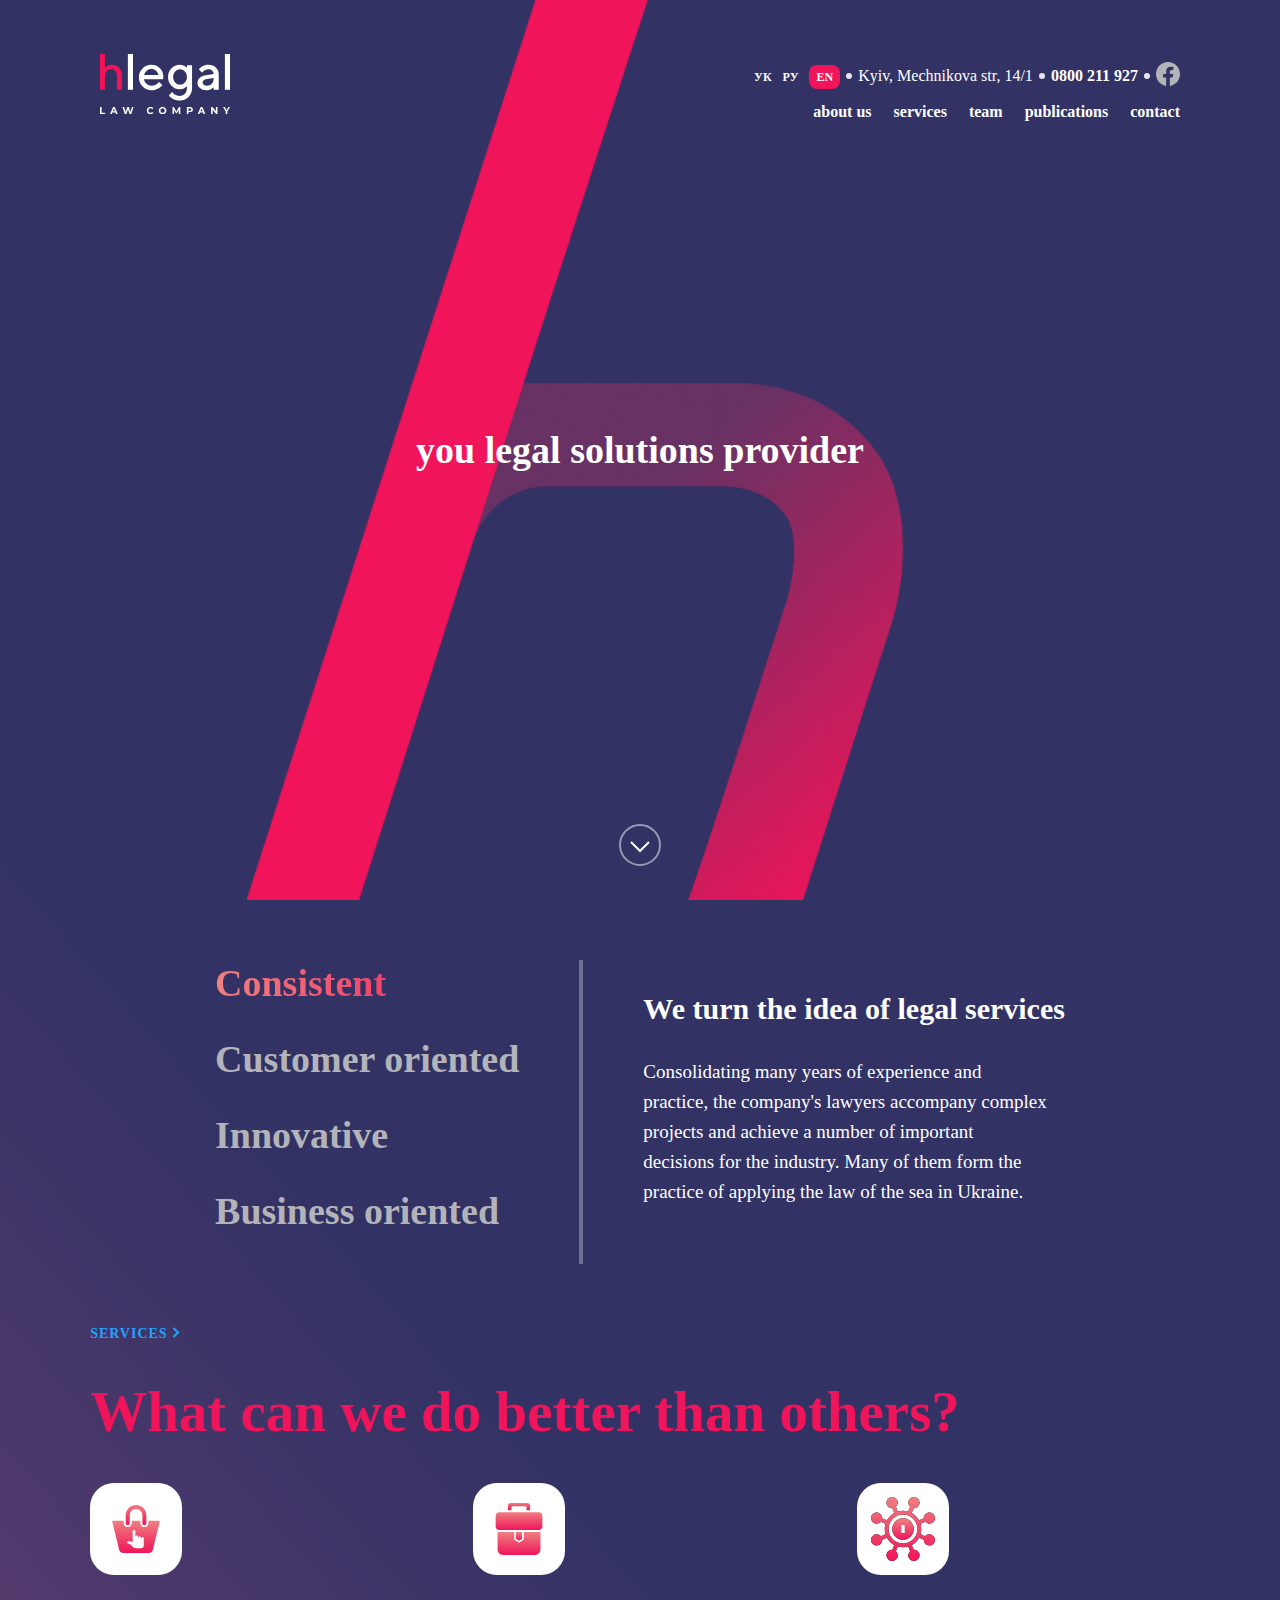
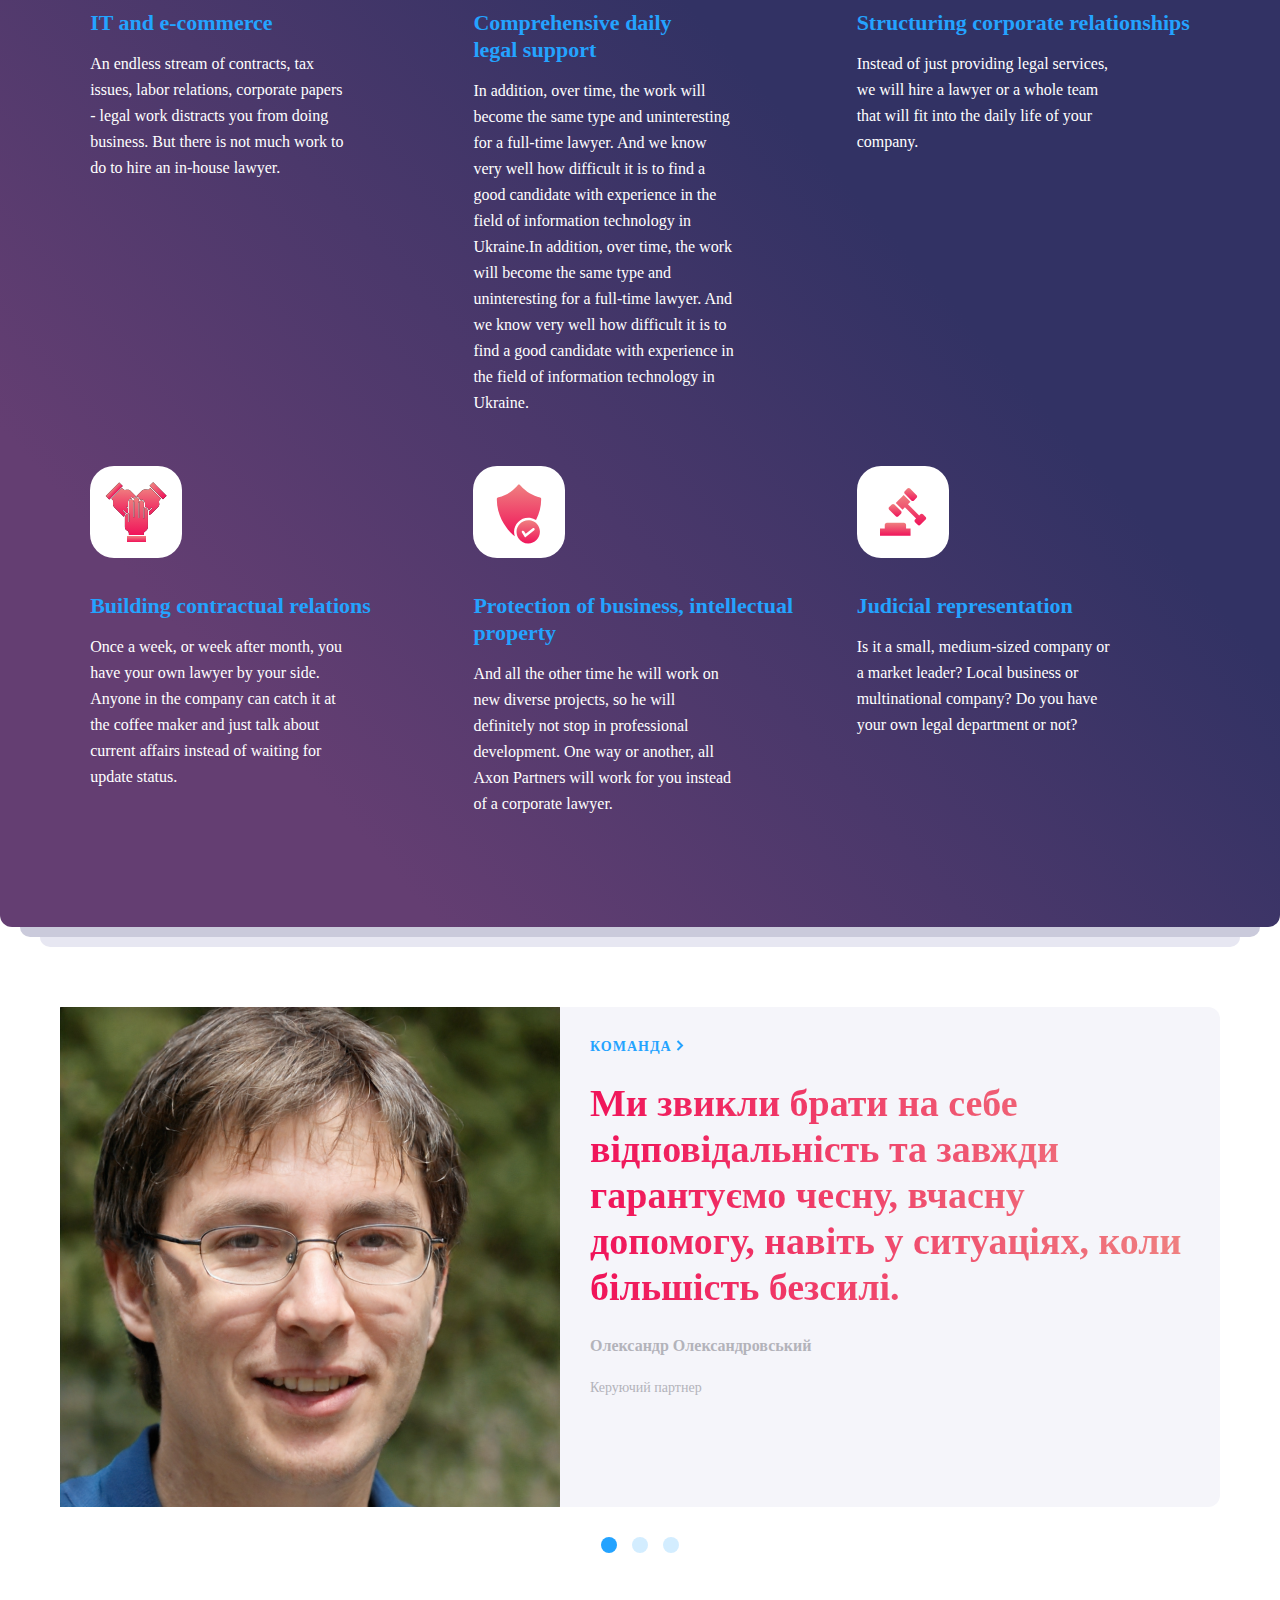
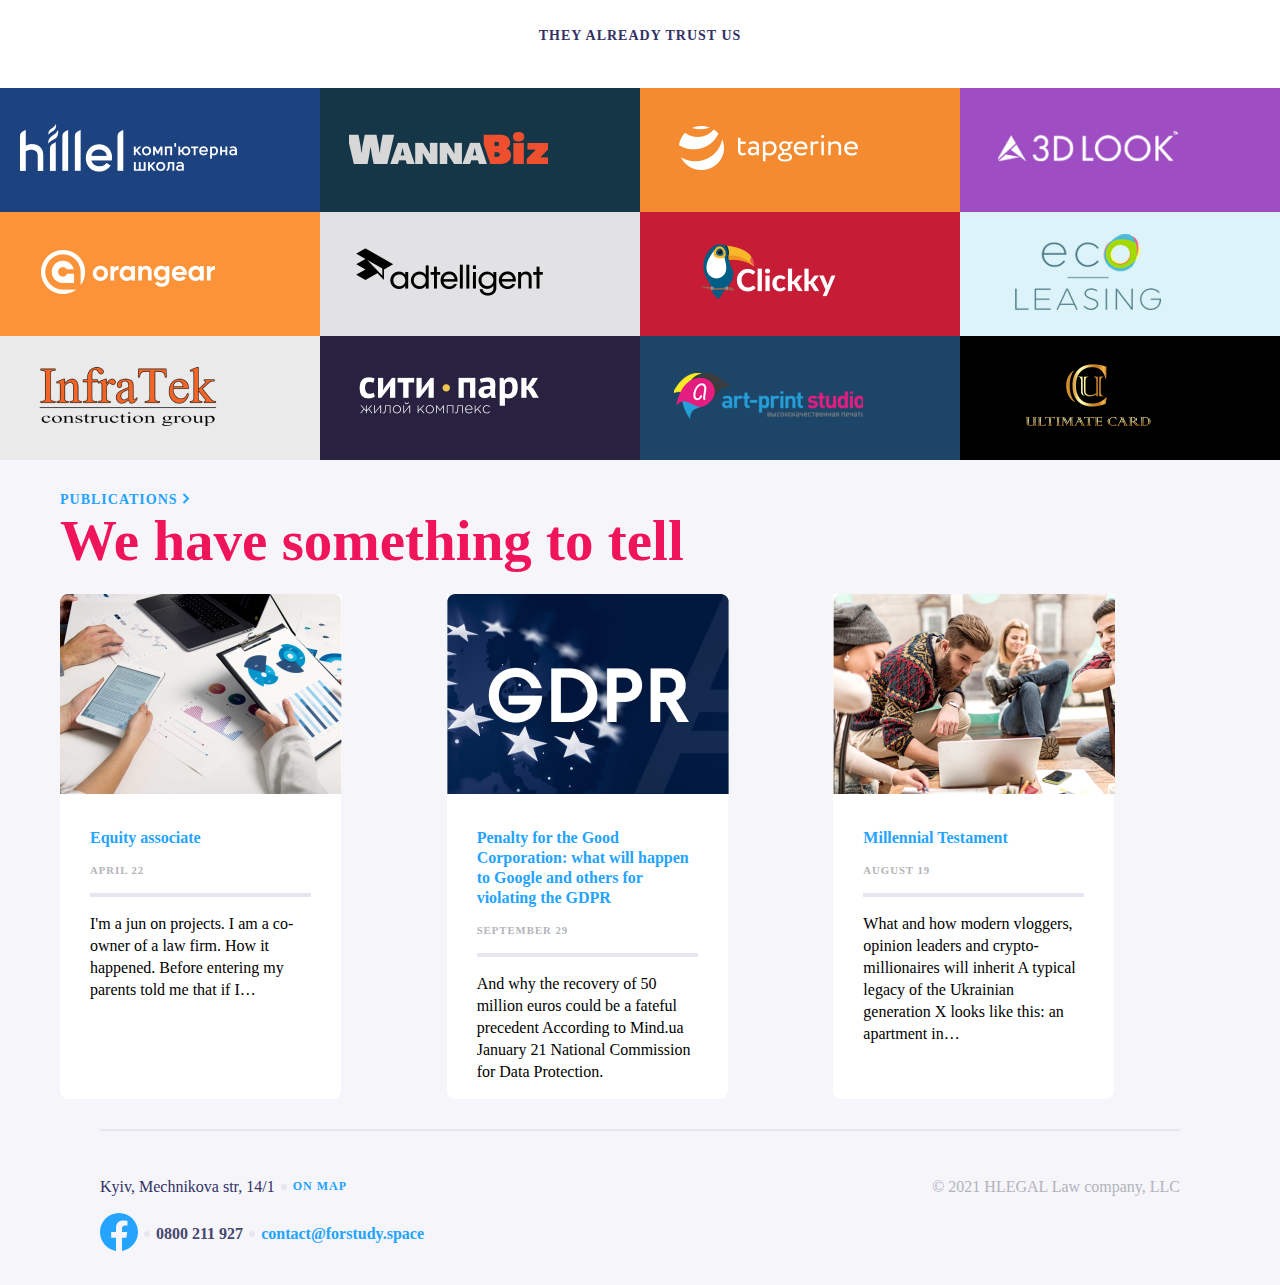
==== index.html @ 1cc24851 "Initial commit" ====
<!DOCTYPE html>
<html lang="en">
    <head>
        <meta charset="UTF-8">
        <meta name="viewport" content="width=device-width, initial-scale=1.0">
        <link rel="stylesheet" href="./css/index.css">
        <title>Lesson 19</title>
    </head>
    <body>
        <header>
            <div class="header">
                <div class="header__logo">
                    <a href="./index.html">
                        <picture>
                            <source media="(min-width:769px" srcset="./css/icons/logo.svg">
                            <source media="(max-width:768px" srcset="./css/icons/mobile-logo.svg">
                            <img src="./css/icons/logo.svg" alt="logo-index">
                        </picture>
                    </a>
                </div>
                <div class="header__menu">
                    <div class="header__menu-langselector">
                        <a href="#">УК</a>
                        <a href="#">РУ</a>
                        <a href="#" id="header__menu-lang-en">EN</a>
                    </div>
                    <div class="header__menu-dot"></div>
                    <div>
                        <p class="header__menu-adr">Kyiv, Mechnikova str, 14/1</p>
                    </div>
                    <div class="header__menu-dot"></div>
                    <div>
                        <a href="tel:0800211927" class="header__menu-tel">0800 211 927</a>
                    </div>
                    <div class="header__menu-dot"></div>
                    <div>
                        <a href="https://facebook.com" class="header__menu-face">
                            <svg width="24" height="24" viewBox="0 0 24 24" fill="none" xmlns="http://www.w3.org/2000/svg">
                                <path d="M24 12.0733C24 5.40541 18.6274 0 12 0C5.37258 0 0 5.40541 0 12.0733C0 18.0995 4.38823 23.0943 10.125 24V15.5633H7.07813V12.0733H10.125V9.41343C10.125 6.38755 11.9165 4.71615 14.6576 4.71615C15.9705 4.71615 17.3438 4.95195 17.3438 4.95195V7.92313H15.8306C14.3399 7.92313 13.875 8.85379 13.875 9.80857V12.0733H17.2031L16.6711 15.5633H13.875V24C19.6118 23.0943 24 18.0995 24 12.0733Z" fill="#B3B3BA"/>
                            </svg>
                        </a>
                    </div>
                </div>
                <nav class="header__nav">
                    <input type="checkbox" name="menu" id="header__btn-menu">
                    <label for="header__btn-menu">
                    <svg width="32" height="33" viewBox="0 0 32 33" fill="none" xmlns="http://www.w3.org/2000/svg">
                        <path d="M7 10.5H25" stroke="white" stroke-width="2"/>
                        <path d="M7 16.5H25" stroke="white" stroke-width="2"/>
                        <path d="M7 22.5H25" stroke="white" stroke-width="2"/>
                     </svg>
                    </label>
                    <ul>
                        <li><a href="./pages/aboutus.html">about us</a></li>
                        <li><a href="#">services</a></li>
                        <li><a href="./pages/team.html">team</a></li>
                        <li><a href="#">publications</a></li>
                        <li><a href="#">contact</a></li>
                    </ul>
                </nav>
            </div>
        </header>
        <main>
            <div class="container">
                <div class="container-h-items">
                    <h3 class="container-h3">you legal solutions provider</h3>
                    <a href="#container__block" class="container-button">
                        <svg width="42" height="42" viewBox="0 0 42 42" fill="none" xmlns="http://www.w3.org/2000/svg">
                            <g clip-path="url(#clip0_59917_3582)">
                                <circle opacity="0.5" cx="21" cy="21" r="20" stroke="white" stroke-width="2"/>
                                <path d="M12 18L21 27L30 18" stroke="white" stroke-width="2"/>
                            </g>
                            <defs>
                                <clipPath id="clip0_59917_3582">
                                    <rect width="42" height="42" stroke="white"/>
                                </clipPath>
                            </defs>
                        </svg>
                    </a>
                    <div class="container-logo">
                        <img src="./img/h.png" alt="h">
                    </div>
                </div>
                <div class="container__block" id="container__block">
                    <div class="container__block-consistent">
                        <a href="#" id="consistent">Consistent</a>
                        <a href="#" id="customer">Customer oriented</a>
                        <a href="#">Innovative</a>
                        <a href="#" id="business">Business oriented</a>
                    </div>
                    <div class="container__block-palka"></div>
                    <div>
                        <h3 class="container__block-h3we">We turn the idea of legal services</h3>
                        <p class="container__block-p">Consolidating many years of experience and practice, the company's lawyers accompany complex projects and achieve a number of important decisions for the industry. Many of them form the practice of applying the law of the sea in Ukraine.</p>
                    </div>
                </div>
                <div class="container__grid">
                    <div>
                        <div>
                            <a href="#" class="container__grid-svg">Services
                                <svg width="8" height="11" viewBox="0 0 8 11" fill="none" xmlns="http://www.w3.org/2000/svg">
                                    <path d="M1.5 1L6 5.5L1.5 10" stroke="#24A3FF" stroke-width="2"/>
                                </svg>
                            </a>
                        </div>
                        <div class="container__grid-h2what">
                            <h2>What can we do better than others?</h2>
                        </div>
                    </div>
                    <div>
                        <div class="container__grid-setka">
                            <div class="container__grid-items">
                                <a href="#">
                                    <img src="./css/icons/it.svg" alt="it">
                                    <h3>IT and e-commerce</h3>
                                    <p>An endless stream of contracts, tax issues, labor relations, corporate papers - legal work distracts you from doing business. But there is not much work to do to hire an in-house lawyer.</p>
                                </a>
                            </div>
                            <div class="container__grid-items">
                                <a href="#">
                                    <img src="./css/icons/comprehensive.svg" alt="comprehensive">
                                    <h3>Comprehensive daily <br> legal support</h3>
                                    <p>In addition, over time, the work will become the same type and uninteresting for a full-time lawyer. And we know very well how difficult it is to find a good candidate with experience in the field of information technology in Ukraine.In addition, over time, the work will become the same type and uninteresting for a full-time lawyer. And we know very well how difficult it is to find a good candidate with experience in the field of information technology in Ukraine.</p>
                                </a>
                            </div>
                            <div class="container__grid-items">
                                <a href="#">
                                    <img src="./css/icons/sctucturing.svg" alt="structuring">
                                    <h3>Structuring corporate relationships</h3>
                                    <p>Instead of just providing legal services, we will hire a lawyer or a whole team that will fit into the daily life of your company.</p>
                                </a>
                            </div>
                            <div class="container__grid-items">
                                <a href="#">
                                    <img src="./css/icons/building.svg" alt="building">
                                    <h3>Building contractual relations</h3>
                                    <p>Once a week, or week after month, you have your own lawyer by your side. Anyone in the company can catch it at the coffee maker and just talk about current affairs instead of waiting for update status.</p>
                                </a>
                            </div>
                            <div class="container__grid-items">
                                <a href="#">
                                    <img src="./css/icons/protection.svg" alt="protecion">
                                    <h3>Protection of business, intellectual <br> property</h3>
                                    <p>And all the other time he will work on new diverse projects, so he will definitely not stop in professional development. One way or another, all Axon Partners will work for you instead of a corporate lawyer.</p>
                                </a>
                            </div>
                            <div class="container__grid-items">
                                <a href="#">
                                    <img src="./css/icons/judicial.svg" alt="judical">
                                    <h3>Judicial representation</h3>
                                    <p>Is it a small, medium-sized company or a market leader? Local business or multinational company? Do you have your own legal department or not?</p>
                                </a>
                            </div>
                        </div>
                    </div>
                </div>
            </div>
            <div class="container-shadow"></div>
            <div class="container-shadow2"></div>
            <div class="oleksandr">
                <img src="./img/mujikvo4kah.png" alt="mujikvo4kah">
                <div class="oleksandr__container">
                    <div>
                        <a href="./pages/team.html" class="container__grid-svg">Команда
                            <svg width="8" height="11" viewBox="0 0 8 11" fill="none" xmlns="http://www.w3.org/2000/svg">
                                <path d="M1.5 1L6 5.5L1.5 10" stroke="#24A3FF" stroke-width="2"/>
                            </svg>
                        </a>
                    </div>
                    <div class="oleksandr__container-content">
                        <h1>Ми звикли брати на себе відповідальність та завжди гарантуємо чесну, вчасну допомогу, навіть у ситуаціях, коли більшість безсилі.</h1>
                        <h4>Олександр Олександровський</h4>
                        <p>Керуючий партнер</p>
                    </div>
                </div>
            </div>
            <div class="ellipse">
                <div class="ellipse-circle">
                    <a href="#"></a>
                </div>
                <div class="ellipse-circle circle">
                    <a href="#"></a>
                </div>
                <div class="ellipse-circle circle">
                    <a href="#"></a>
                </div>
            </div>
            <h3 class="theyh3">They already trust us</h3>
            <div class="block">
                <div class="block-hillel">
                    <img src="./img/hillel.png" alt="hillel">
                </div>
                <div class="block-wannabiz">
                    <img src="./img/wannabiz.png" alt="wannabiz">
                </div>
                <div class="block-tapgerine">
                    <img src="./img/tapgerine.png" alt="tapgerine">
                </div>
                <div class="block-3dlook">
                    <img src="./img/3dlook.png" alt="3dlook">
                </div>
                <div class="block-orangear">
                    <img src="./img/orangear.png" alt="orangear">
                </div>
                <div class="block-adtelligent">
                    <img src="./img/adtelligent.png" alt="adtelligent">
                </div>
                <div class="block-clickky">
                    <img src="./img/clickky.png" alt="clickky">
                </div>
                <div class="block-ecolease">
                    <img src="./img/ecolease.png" alt="ecolease">
                </div>
                <div class="block-infratek">
                    <img src="./img/infratek.png" alt="infratek">
                </div>
                <div class="block-citypark">
                    <img src="./img/citypark.png" alt="citypark">
                </div>
                <div class="block-artprintstudio">
                    <img src="./img/artprintstudio.png" alt="artprintstudio">
                </div>
                <div class="block-ultimatecard">
                    <img src="./img/ultimatecard.png" alt="ultimatecard">
                </div>
            </div>
            <div class="publications">
                <div>
                    <div>
                        <a href="#" class="publications__svg container__grid-svg">Publications
                            <svg width="8" height="11" viewBox="0 0 8 11" fill="none" xmlns="http://www.w3.org/2000/svg">
                                <path d="M1.5 1L6 5.5L1.5 10" stroke="#24A3FF" stroke-width="2"/>
                            </svg>
                        </a>
                    </div>
                    <div class="publications__h2 container__grid-h2what">
                        <h2>We have something to tell</h2>
                    </div>
                    <div class="publications__content">
                        <div class="publications__content-cover cover1">
                            <a href="#">
                                <picture>
                                    <source media="(min-width:1440px" srcset="./img/Cover1.jpg">
                                    <source media="(min-width:1025px" srcset="./img/tablet-hd/tablet-cover1.jpg">
                                    <source media="(min-width:769px" srcset="./img/tablet-sd/sdtablet-cover1.jpg">
                                    <source media="(max-width:768px" srcset="./img/mobile/mobile-cover1.jpg">
                                    <img src="./img/Cover1.jpg" alt="cover1">
                                </picture>
                                <h4>Equity associate</h4>
                                <h6>April 22</h6>
                                <div class="publications__cover-palka"></div>
                                <p>I'm a jun on projects. I am a co-owner of a law firm. How it happened. Before entering my parents told me that if I…</p>
                            </a>
                        </div>
                        <div class="publications__content-cover cover2">
                            <a href="#">
                                <picture>
                                    <source media="(min-width:1440px" srcset="./img/Cover2.jpg">
                                    <source media="(min-width:1025px" srcset="./img/tablet-hd/tablet-cover2.jpg">
                                    <source media="(min-width:769px" srcset="./img/tablet-sd/sdtablet-cover2.jpg">
                                    <source media="(max-width:768px" srcset="./img/mobile/mobile-cover2.jpg">
                                    <img src="./img/Cover2.jpg" alt="cover2">
                                </picture>
                                <h4>Penalty for the Good Corporation: what will happen to Google and others for violating the GDPR</h4>
                                <h6>September 29</h6>
                                <div class="publications__cover-palka"></div>
                                <p>And why the recovery of 50 million euros could be a fateful precedent According to Mind.ua January 21 National Commission for Data Protection.</p>
                            </a>
                        </div>
                        <div class="publications__content-cover cover3">
                            <a href="#">
                                <picture>
                                    <source media="(min-width:1440px" srcset="./img/Cover3.jpg">
                                    <source media="(min-width:1025px" srcset="./img/tablet-hd/tablet-cover3.jpg">
                                    <source media="(min-width:769px" srcset="./img/tablet-sd/sdtablet-cover3.jpg">
                                    <source media="(max-width:768px" srcset="./img/mobile/mobile-cover3.jpg">
                                    <img src="./img/Cover3.jpg" alt="cover3">
                                </picture>
                                <h4>Millennial Testament</h4>
                                <h6>August 19</h6>
                                <div class="publications__cover-palka"></div>
                                <p>What and how modern vloggers, opinion leaders and crypto-millionaires will inherit A typical legacy of the Ukrainian generation X looks like this: an apartment in…</p>
                            </a>
                        </div>
                    </div>
                </div>
            </div>
        </main>
        <footer>
            <div class="foot" id="foot__index-mobile">
                <div class="foot__palka"></div>
                <div class="foot__content">
                    <div>
                        <div class="foot__content-block">
                            <p class="foot-adrs header__menu-adr">Kyiv, Mechnikova str, 14/1</p>
                            <div class="foot-dot header__menu-dot"></div>
                            <a href="https://www.google.com/maps/place/%D1%83%D0%BB.+%D0%9C%D0%B5%D1%87%D0%BD%D0%B8%D0%BA%D0%BE%D0%B2%D0%B0,+14%2F1,+%D0%9A%D0%B8%D0%B5%D0%B2,+%D0%A3%D0%BA%D1%80%D0%B0%D0%B8%D0%BD%D0%B0,+02000/@50.436795,30.5305163,17z/data=!3m1!4b1!4m5!3m4!1s0x40d4cf07295b8e39:0x17b2112e2dc0e7a!8m2!3d50.436795!4d30.532705" target="_blank" class="foot-onmap">On map</a>
                        </div>
                        <div class="foot__content-block">
                            <div>
                                <a href="https://facebook.com" class="foot-menuface">
                                    <svg width="38" height="38" viewBox="0 0 38 38" fill="none" xmlns="http://www.w3.org/2000/svg">
                                        <path d="M38 19.1161C38 8.55857 29.4934 0 19 0C8.50658 0 0 8.55857 0 19.1161C0 28.6575 6.94803 36.5659 16.0312 38V24.6419H11.207V19.1161H16.0312V14.9046C16.0312 10.1136 18.8678 7.46723 23.2078 7.46723C25.2866 7.46723 27.4609 7.84059 27.4609 7.84059V12.545H25.0651C22.7048 12.545 21.9688 14.0185 21.9688 15.5302V19.1161H27.2383L26.3959 24.6419H21.9688V38C31.052 36.5659 38 28.6575 38 19.1161Z" fill="#24A3FF"/>
                                    </svg>
                                </a>
                            </div>
                            <div class="foot-dot header__menu-dot"></div>
                            <div>
                                <a href="tel:0800211927" class="foot-menutel">0800 211 927</a>
                            </div>
                            <div class="foot-dot header__menu-dot"></div>
                            <div>
                                <a href="mailto:contact@forstudy.space" class="foot-menumail">contact@forstudy.space</a>
                            </div>
                        </div>
                    </div>
                    <div>
                        <p class="foot-pLLC">© 2021 HLEGAL Law company, LLC</p>
                    </div>
                </div>
            </div>
        </footer>
    </body>
</html>
---- css/index.css ----
* {
  box-sizing: border-box;
}

html {
  scroll-behavior: smooth;
}

body {
  margin: 0px;
  padding: 0px;
  font-family: "Montserrat";
  background: #FFFFFF;
}

.header {
  position: absolute;
  z-index: 1;
  transform: translateX(-50%);
  left: 50%;
  width: 100%;
  padding: 50px 60px 0px 60px;
  display: grid;
  grid-template-columns: 30% 1fr;
  grid-auto-rows: minmax(10px, auto);
}

.header__logo {
  cursor: pointer;
  grid-row: 1/3;
  align-self: center;
}

.header__menu {
  display: flex;
  justify-self: end;
  align-items: center;
}

.header__menu-langselector a {
  font-weight: 700;
  font-size: 12px;
  line-height: 15px;
  color: #FFFFFF;
  text-decoration: none;
  padding-right: 7px;
  transition: 0.4s ease;
}

.header__menu-langselector a:hover {
  background: rgba(255, 255, 255, 0.2);
  border-radius: 8px;
  padding: 5px 7px;
}

#header__menu-lang-en {
  background: #F0145A;
  border-radius: 8px;
  padding: 5px 7px;
}

.header__menu-dot {
  width: 6px;
  height: 6px;
  background: #E6E6F0;
  border-radius: 6px;
  margin: 0px 6px;
}

.header__menu-adr {
  font-weight: 400;
  font-size: 16px;
  line-height: 20px;
  color: #FFFFFF;
}

.header__menu-tel {
  font-weight: 700;
  font-size: 16px;
  line-height: 20px;
  color: #FFFFFF;
  text-decoration: none;
  transition: 0.4s ease;
}

.header__menu-tel:hover {
  color: #F0145A;
}

.header__nav {
  align-self: end;
  justify-self: end;
  grid-column-start: 2;
}

input[type=checkbox] {
  display: none;
}

nav label {
  display: none;
  padding: 0px;
  cursor: pointer;
  transition: 0.4s ease;
}

.header__nav:hover svg path {
  stroke: #F0145A;
}

.header__nav:hover svg {
  transform: rotate(90deg);
  background: #E6E6F0;
  border-radius: 8px;
}

.header__nav ul {
  list-style-type: none;
  margin: 0px;
  padding: 0px;
}

.header__nav li {
  display: inline-block;
}

.header__nav a {
  text-decoration: none;
  font-weight: 700;
  font-size: 16px;
  line-height: 20px;
  color: #FFFFFF;
  padding-left: 18px;
  transition: 0.4s ease;
}

.header__nav a:hover {
  color: #F0145A;
  text-decoration: underline;
  text-underline-offset: 0.3rem;
}

.header__menu-face {
  transition: 0.4s ease;
}

.header__menu-face svg path:hover {
  fill: #F0145A;
}

.container {
  display: flex;
  flex-direction: column;
  align-items: center;
  padding: 0px 0px 60px;
  gap: 60px;
  background: linear-gradient(228.57deg, #323264 11.93%, #323264 57.17%, #643E72 87.46%);
  border-radius: 0px 0px 12px 12px;
}

.container-h-items {
  width: 100%;
  height: 100vh;
  display: flex;
  flex-direction: column;
  align-items: center;
  justify-content: center;
  position: relative;
}

.container-logo {
  position: absolute;
  z-index: auto;
  pointer-events: none;
  max-height: 100vh;
}

.container-logo img {
  display: block;
  height: 100vh;
}

.container-h3 {
  font-weight: 700;
  font-size: 38px;
  line-height: 46px;
  text-align: center;
  color: #FFFFFF;
  margin: 0px;
  z-index: 1;
}

.container-button {
  position: absolute;
  bottom: 30px;
  transition: 0.4s ease;
}

.container-button:hover svg path {
  stroke: #F0145A;
}

.container-button:hover svg circle {
  stroke: #F0145A;
}

.container__block {
  display: flex;
}

.container__block-consistent {
  display: flex;
  flex-direction: column;
}

.container__block-consistent a {
  font-weight: 700;
  font-size: 38px;
  line-height: 46px;
  color: #B3B3BA;
  text-decoration: none;
  padding-bottom: 30px;
  transition: 0.4s ease;
}

.container__block-consistent a:hover {
  color: #F0145A;
}

#consistent {
  background: linear-gradient(90.13deg, #EF8080 0.84%, #F0145A 99.96%);
  -webkit-background-clip: text;
  -webkit-text-fill-color: transparent;
}

.container__block-palka {
  width: 4px;
  background: rgba(255, 255, 255, 0.3);
  margin: 0px 60px;
}

.container__block-h3we {
  font-weight: 700;
  font-size: 30px;
  line-height: 37px;
  color: #FFFFFF;
}

.container__block-p {
  width: 711px;
  font-weight: 400;
  font-size: 19px;
  line-height: 30px;
  color: #FFFFFF;
}

.container__grid-svg {
  font-weight: 700;
  font-size: 14px;
  line-height: 17px;
  letter-spacing: 1px;
  text-transform: uppercase;
  color: #24A3FF;
  text-decoration: none;
  transition: 0.4s ease;
}

.container__grid-svg:hover {
  color: #F0145A;
}

.container__grid-svg:hover svg path {
  stroke: #F0145A;
}

.container__grid-h2what {
  font-weight: 700;
  font-size: 38px;
  line-height: 46px;
  color: #F0145A;
}

.container__grid-setka {
  display: grid;
  grid-template-columns: repeat(3, 1fr);
}

.container__grid-setka a {
  text-decoration: none;
}

.container__grid-items {
  padding-right: 50px;
  padding-bottom: 50px;
}

.container__grid-items h3 {
  font-weight: 700;
  font-size: 22px;
  line-height: 27px;
  color: #24A3FF;
  margin: 30px 0px 15px 0px;
  transition: 0.4s ease;
}

.container__grid-items h3:hover {
  color: #F0145A;
}

.container__grid-items p {
  width: 402px;
  font-weight: 400;
  font-size: 16px;
  line-height: 26px;
  color: #FFFFFF;
  margin: 0px;
}

.container-shadow {
  margin: 0px 20px;
  background: #CACADB;
  border-radius: 0px 0px 12px 12px;
  height: 10px;
}

.container-shadow2 {
  margin: 0px 40px;
  background: #E7E7F2;
  border-radius: 0px 0px 12px 12px;
  height: 10px;
}

.oleksandr {
  background: #F5F5FA;
  border-radius: 12px;
  margin: 60px 60px 30px 60px;
  display: flex;
}

.oleksandr__container {
  padding: 30px;
}

.oleksandr__container-content h1 {
  font-weight: 700;
  font-size: 38px;
  line-height: 46px;
  background: linear-gradient(90.13deg, #F0145A 0.84%, #EF8080 99.96%);
  -webkit-background-clip: text;
  -webkit-text-fill-color: transparent;
}

.oleksandr__container-content h4 {
  font-weight: 700;
  font-size: 16px;
  line-height: 20px;
  color: #B3B3BA;
}

.oleksandr__container-content p {
  font-weight: 400;
  font-size: 14px;
  line-height: 22px;
  color: #B3B3BA;
}

.ellipse {
  gap: 15px;
  display: flex;
  justify-content: center;
  cursor: pointer;
}

.ellipse-circle {
  width: 16px;
  height: 16px;
  background: #24A3FF;
  border-radius: 50%;
}

.circle {
  opacity: 0.2;
  transition: 0.4s ease;
}

.circle:hover {
  opacity: 0.6;
}

.theyh3 {
  font-weight: 700;
  font-size: 14px;
  line-height: 17px;
  letter-spacing: 1px;
  text-transform: uppercase;
  color: #323264;
  text-align: center;
  padding: 60px 0px 30px 0px;
}

.block {
  display: grid;
  justify-content: center;
  grid-template-columns: repeat(4, 1fr);
}

.block-hillel {
  background: #1C4280;
  padding: 36px 71px 36px 72px;
}

.block-wannabiz {
  background: #143646;
  padding: 44px 80px 44px 81px;
}

.block-tapgerine {
  background: linear-gradient(0deg, #F48B30, #F48B30), #F48B30;
  padding: 38px 90px 38px 91px;
}

.block-3dlook {
  background: #9E4DC3;
  padding: 39px 90px;
}

.block-orangear {
  background: #FD9339;
  padding: 38px 93px;
}

.block-adtelligent {
  background: #E2E2E4;
  padding: 36px 86px 36px 87px;
}

.block-clickky {
  background: #C71C36;
  padding: 29px 111px 30px 111px;
}

.block-ecolease {
  background: #DCF3F9;
  padding: 22px 107px;
}

.block-infratek {
  background: #EAEAEA;
  padding: 30px 89px;
}

.block-citypark {
  background: #282240;
  padding: 41px 89px 41px 90px;
}

.block-artprintstudio {
  background: #1D4568;
  padding: 37px 85px 37px 86px;
}

.block-ultimatecard {
  background: #000000;
  padding: 13px 104px 12px 104px;
}

.publications {
  padding: 30px 60px 30px 60px;
  background: #F5F5FA;
}

.publications__h2 h2 {
  margin: 10px 0px 30px 0px;
}

.publications__content-cover {
  width: 420px;
  background: #FFFFFF;
  border-radius: 8px;
}

.publications__content-cover a {
  text-decoration: none;
}

.publications__content-cover h4 {
  font-weight: 700;
  line-height: 20px;
  color: #24A3FF;
  margin: 30px 30px 15px 30px;
  transition: 0.4s ease;
}

.publications__content-cover h4:hover {
  color: #F0145A;
}

.publications__content-cover h6 {
  font-weight: 700;
  line-height: 15px;
  letter-spacing: 1px;
  text-transform: uppercase;
  color: #B3B3BA;
  margin: 0px 0px 15px 30px;
}

.publications__cover-palka {
  height: 4px;
  background: #E6E6F0;
  margin: 0px 30px 15px 30px;
}

.publications__content-cover p {
  font-weight: 400;
  line-height: 22px;
  color: #000000;
  padding: 0px 30px 70px 30px;
}

.publications__content {
  display: grid;
  grid-template-columns: repeat(3, 1fr);
}

.foot {
  background: #F5F5FA;
  padding: 0px 60px 30px 60px;
}

.foot__palka {
  height: 2px;
  background: #E6E6F0;
  margin: 0px 0px 30px 0px;
}

.foot__content {
  display: flex;
  justify-content: space-between;
}

.foot__content-block {
  display: flex;
  align-items: center;
}

.foot-adrs {
  color: #323264;
}

.foot-dot {
  color: #B3B3BA;
}

.foot-onmap {
  text-decoration: none;
  font-weight: 700;
  font-size: 12px;
  line-height: 15px;
  letter-spacing: 1px;
  text-transform: uppercase;
  color: #24A3FF;
  transition: 0.4s ease;
}

.foot-onmap:hover {
  color: #F0145A;
}

.foot-menutel {
  font-weight: 700;
  font-size: 16px;
  line-height: 20px;
  color: #46466E;
  text-decoration: none;
  transition: 0.4s ease;
}

.foot-menutel:hover {
  color: #F0145A;
}

.foot__menuface {
  transition: 0.4s ease;
}

.foot-menuface svg path:hover {
  fill: #F0145A;
}

.foot-menumail {
  font-weight: 700;
  font-size: 16px;
  line-height: 20px;
  color: #24A3FF;
  text-decoration: none;
  transition: 0.4s ease;
}

.foot-menumail:hover {
  color: #F0145A;
}

.foot-pLLC {
  font-weight: 400;
  font-size: 16px;
  line-height: 20px;
  color: #B3B3BA;
}

/*Desktop-HD*/
@media screen and (min-width: 1600px) {
  .header {
    padding: 50px 10% 0px 10%;
  }
  .container__grid {
    margin-left: 5%;
  }
  .container-h3 {
    font-size: 70px;
  }
  .block {
    margin: 0px 5%;
  }
  .block-hillel {
    padding: 36px 106px 36px 107px;
  }
  .block-wannabiz {
    padding: 44px 115px 44px 116px;
  }
  .block-tapgerine {
    padding: 38px 125px 38px 126px;
  }
  .block-3dlook {
    padding: 39px 125px;
  }
  .block-orangear {
    padding: 38px 128px;
  }
  .block-adtelligent {
    padding: 36px 121px 36px 122px;
  }
  .block-clickky {
    padding: 29px 146px 30px 146px;
  }
  .block-ecolease {
    padding: 22px 142px;
  }
  .block-infratek {
    padding: 30px 124px;
  }
  .block-citypark {
    padding: 41px 124px 41px 125px;
  }
  .block-artprintstudio {
    padding: 37px 120px 37px 121px;
  }
  .block-ultimatecard {
    padding: 13px 139px 12px 139px;
  }
  .publications {
    padding: 30px 5% 30px 5%;
  }
}
/*Tablet-HD*/
@media screen and (max-width: 1440px) {
  .container__block-p {
    width: 405px;
  }
  .container__grid-items p {
    width: 261px;
  }
  .container__grid {
    padding-left: 50px;
  }
  .block-hillel {
    padding: 36px 19px 36px 20px;
  }
  .block-wannabiz {
    padding: 44px 28px 44px 29px;
  }
  .block-tapgerine {
    padding: 38px 38px 38px 39px;
  }
  .block-3dlook {
    padding: 39px 38px;
  }
  .block-orangear {
    padding: 38px 41px;
  }
  .block-adtelligent {
    padding: 36px 33px 36px 36px;
  }
  .block-clickky {
    padding: 29px 59px 30px 59px;
  }
  .block-ecolease {
    padding: 22px 55px;
  }
  .block-infratek {
    padding: 30px 37px;
  }
  .block-citypark {
    padding: 41px 37px 41px 38px;
  }
  .block-artprintstudio {
    padding: 37px 33px 37px 34px;
  }
  .block-ultimatecard {
    padding: 13px 52px 12px 52px;
  }
  .publications__content-cover {
    width: 281px;
  }
  .publications__content-cover p {
    padding: 0px 30px 0px 30px;
  }
}
/*Tablet-SD*/
@media screen and (max-width: 1024px) {
  .header {
    grid-template-columns: 100%;
    grid-template-rows: repeat(3, 73px);
  }
  .header__logo {
    grid-row: 2/3;
  }
  .header__menu {
    justify-self: start;
    align-self: center;
  }
  .header__nav {
    grid-row: 3/4;
    grid-column-start: 1;
    justify-self: start;
    align-self: center;
  }
  .header__nav a {
    padding-left: 0px;
    padding-right: 18px;
  }
  .container__block {
    display: block;
    max-width: 800px;
  }
  .container__block-consistent {
    display: flex;
    flex-direction: row;
    overflow-x: scroll;
    border-bottom: 4px solid rgba(255, 255, 255, 0.3);
    padding: 50px;
  }
  .container__block-consistent::-webkit-scrollbar {
    display: none;
  }
  .container__block-consistent a {
    min-width: 232px;
    padding: 0px 30px;
  }
  #customer {
    min-width: 368px;
  }
  #business {
    min-width: 345px;
  }
  .container__block-palka {
    display: none;
  }
  .container__block-h3we {
    padding: 0px 50px;
  }
  .container__block-p {
    padding: 0px 50px;
    width: 100%;
  }
  .container__grid-setka {
    grid-template-columns: repeat(2, 1fr);
  }
  .oleksandr {
    flex-direction: column;
  }
  .block {
    grid-template-columns: repeat(3, 1fr);
  }
  .publications__content {
    grid-gap: 30px;
  }
  .cover1 {
    width: 309px;
  }
  .cover2 {
    width: 309px;
  }
  .cover3 {
    grid-column: 1/3;
    width: 648px;
  }
}
/*Mobile*/
@media screen and (max-width: 768px) {
  .header {
    padding: 0px;
    grid-template-rows: 1fr 2fr;
  }
  .header__menu-dot {
    display: none;
  }
  .header__menu-adr {
    display: none;
  }
  .header__menu-face {
    display: none;
  }
  .header__menu {
    align-self: start;
    grid-template-columns: 100px 1fr 100px;
    display: grid;
    justify-self: stretch;
    background: rgba(245, 245, 250, 0.2);
    padding: 15px;
  }
  .header__logo {
    padding: 15px;
    grid-row: 2/2;
    grid-column: 1/2;
    align-self: start;
  }
  .header nav {
    justify-self: end;
    grid-row: 2/2;
  }
  nav {
    text-align: center;
  }
  nav label {
    display: inline-block;
  }
  nav > ul {
    display: none;
    width: 100px;
  }
  nav li {
    display: block;
    vertical-align: top;
    margin: 7px 0px;
  }
  input[type=checkbox]:checked ~ label + ul {
    display: block;
  }
  .header__nav a:hover {
    text-decoration: none;
  }
  .header__nav li {
    width: 100px;
  }
  .container-h3 {
    max-width: 80%;
  }
  .container__block {
    max-width: 500px;
  }
  .container__grid-setka {
    grid-template-columns: 1fr;
  }
  .block {
    grid-template-columns: 1fr;
  }
  .block-hillel {
    padding: 36px 78px 36px 80px;
  }
  .block-wannabiz {
    padding: 44px 87px 44px 89px;
  }
  .block-tapgerine {
    padding: 38px 97px 38px 99px;
  }
  .block-3dlook {
    padding: 39px 97px 39px 98px;
  }
  .block-orangear {
    padding: 38px 100px 38px 101px;
  }
  .block-adtelligent {
    padding: 36px 94px 36px 94px;
  }
  .block-clickky {
    display: none;
  }
  .block-ecolease {
    display: none;
  }
  .block-infratek {
    display: none;
  }
  .block-citypark {
    display: none;
  }
  .block-artprintstudio {
    display: none;
  }
  .block-ultimatecard {
    display: none;
  }
  .container__grid-h2what {
    font-size: 30px;
  }
  .publications {
    padding: 30px;
  }
  .publications__content {
    grid-template-columns: 1fr;
    justify-items: center;
  }
  .cover1 {
    width: 315px;
  }
  .cover2 {
    width: 315px;
  }
  .cover3 {
    grid-column: 1/1;
    width: 315px;
  }
  #foot__index-mobile {
    padding: 0px 60px 30px 60px;
  }
  .foot-adrs {
    display: block;
  }
  #foot-team {
    padding: 0px;
  }
  .foot__content {
    display: flex;
    flex-direction: column;
    align-items: center;
  }
  .foot__content-block {
    flex-direction: column;
  }
  .foot__content-block div {
    padding: 10px 0px;
  }
}
#header-aboutus {
  position: static;
  transform: none;
}

#header__aboutus-lang-uk {
  color: #B3B3BA;
}

#header__aboutus-lang-uk:hover {
  background-color: #F0145A;
  color: #FFFFFF;
}

#header__aboutus-lang-ru {
  color: #B3B3BA;
}

#header__aboutus-lang-ru:hover {
  background-color: #F0145A;
  color: #FFFFFF;
}

#header__aboutus-lang-en {
  color: #FFFFFF;
  background: #F0145A;
  border-radius: 8px;
  padding: 5px 7px;
}

.header__aboutus {
  color: #B3B3BA;
}

.header__nav-aboutus a {
  color: #24A3FF;
}

#header__nav-thispage {
  color: #F0145A;
  border-bottom: 2px solid #F0145A;
  padding-left: 0px;
}

.container__weturn {
  display: flex;
  justify-content: center;
  padding: 60px 0px;
}

.container__weturn-ico {
  display: flex;
}

.container__weturn-item {
  width: 546px;
}

.container__weturn-bigtext {
  font-weight: 700;
  font-size: 38px;
  line-height: 46px;
  background: linear-gradient(90.13deg, #F0145A 0.84%, #EF8080 99.96%);
  -webkit-background-clip: text;
  -webkit-text-fill-color: transparent;
  margin: 0px;
}

.container__weturn-text {
  font-weight: 400;
  font-size: 19px;
  line-height: 30px;
  color: #000000;
  margin: 0px;
  padding-top: 28px;
}

.container__weturn-palka {
  width: 4px;
  background: #E6E6F0;
  margin: 0px 30px 70px 30px;
}

.container__weturn-ico h3 {
  font-weight: 700;
  font-size: 36px;
  line-height: 44px;
  text-align: center;
  background: linear-gradient(90.13deg, #F0145A 0.84%, #EF8080 99.96%);
  -webkit-background-clip: text;
  -webkit-text-fill-color: transparent;
  margin: 0px;
  padding-left: 12px;
}

.container__weturn-block {
  padding-bottom: 40px;
}

#container__weturn-padding {
  padding-bottom: 0px;
}

.container__weturn-block p {
  margin: 0px;
  padding-top: 10px;
}

.container__weturn-allblock {
  width: 289px;
}

.container-items {
  display: flex;
}

.team {
  display: flex;
  align-items: center;
  justify-content: center;
}

.team h1 {
  font-weight: 700;
  font-size: 96px;
  line-height: 117px;
  text-align: center;
  letter-spacing: 63px;
  text-transform: uppercase;
  color: #FFFFFF;
  opacity: 0.8;
  text-shadow: 0px 15px 30px rgba(40, 40, 86, 0.8);
  margin: 0px;
  position: absolute;
}

.team img {
  width: 100%;
  margin-bottom: 60px;
}

.quality {
  display: flex;
  justify-content: center;
  padding-bottom: 60px;
}

.quality-h3 {
  font-weight: 700;
  font-size: 38px;
  line-height: 46px;
  background: linear-gradient(90.13deg, #F0145A 0.84%, #EF8080 99.96%);
  -webkit-background-clip: text;
  -webkit-text-fill-color: transparent;
  width: 395px;
  padding-left: 60px;
}

.quality-p {
  padding: 0px;
}

.quality-h3 h3 {
  margin: 0px;
}

.achievement__container {
  padding: 30px 60px;
  background: #F5F5FA;
  display: flex;
  flex-direction: column;
  align-items: center;
  justify-content: center;
}

.achievement__container h4 {
  font-weight: 700;
  font-size: 14px;
  line-height: 17px;
  text-align: center;
  letter-spacing: 1px;
  text-transform: uppercase;
  color: #323264;
  margin: 0px;
  padding-bottom: 30px;
}

.achievement__items {
  display: flex;
  padding-bottom: 30px;
}

.achievement__items-1 {
  padding: 25px 110px;
  background: #FFFFFF;
  border-radius: 12px;
  margin-right: 40px;
}

.achievement__items-2 {
  padding: 25px 70px;
  background: #FFFFFF;
  border-radius: 12px;
  margin-right: 40px;
}

.achievement__items-3 {
  padding: 25px 52px;
  background: #FFFFFF;
  border-radius: 12px;
}

.achievement__items-4 {
  padding: 25px 67px;
  background: #FFFFFF;
  border-radius: 12px;
  margin-left: 40px;
}

.mobile-circle {
  display: none;
}

/*Desktop-HD*/
@media screen and (min-width: 1600px) {
  .container__weturn-item {
    width: 747px;
  }
  .achievement__container {
    padding: 30px 160px;
  }
  .achievement__items-1 {
    padding: 25px 145px;
  }
  .achievement__items-2 {
    padding: 25px 105px;
  }
  .achievement__items-3 {
    padding: 25px 87px;
  }
  .achievement__items-4 {
    padding: 25px 102px;
  }
}
/*Tablet-HD*/
@media screen and (max-width: 1440px) {
  .achievement__container {
    padding: 30px 60px;
  }
  .achievement__items-1 {
    padding: 25px 58px;
  }
  .achievement__items-2 {
    padding: 25px 18px;
  }
  .achievement__items-3 {
    padding: 25px 0px;
  }
  .achievement__items-4 {
    padding: 25px 15px;
  }
  .team h1 {
    font-size: 86px;
  }
}
/*Tablet-SD*/
@media screen and (max-width: 1024px) {
  #header__nav-services {
    padding-left: 18px;
  }
  .container__weturn {
    flex-direction: column;
  }
  .container__weturn-item {
    width: 100%;
    padding: 0px 60px 30px 60px;
  }
  .container__weturn-palka {
    margin: 0px 30px 0px 60px;
  }
  .container__weturn-allblock {
    width: 100%;
  }
  .team h1 {
    font-size: 46px;
  }
  .quality {
    flex-direction: column;
  }
  .quality-h3 {
    width: 100%;
  }
  .achievement__items-1 {
    padding: 25px 39px;
  }
  .achievement__items-2 {
    padding: 25px 13px;
  }
  .achievement__items-4 {
    padding: 25px 10px;
  }
  #foot__content-aboutus {
    flex-direction: column;
    align-items: center;
  }
}
/*Mobile*/
@media screen and (max-width: 768px) {
  #header__menu-aboutus {
    background: #F5F5FA;
  }
  #header__nav-services {
    padding-left: 0px;
  }
  .header__nav a {
    padding-right: 0px;
  }
  .container__weturn {
    padding: 0px;
  }
  .container__weturn-bigtext {
    font-size: 30px;
  }
  .container__weturn-item {
    padding: 0px 30px 30px 30px;
  }
  .container__weturn-palka {
    margin: 0px 30px;
  }
  .team img {
    margin: 30px 0px;
  }
  .team h1 {
    font-size: 36px;
  }
  .quality-h3 {
    padding: 0px 30px;
  }
  .quality-h3 h3 {
    font-size: 30px;
  }
  .achievement__items-1 {
    padding: 25px 100px;
    margin-right: 0px;
  }
  .achievement__items-2 {
    display: none;
  }
  .achievement__items-3 {
    display: none;
  }
  .achievement__items-4 {
    display: none;
  }
  .mobile-circle {
    display: block;
  }
  #foot__aboutus-mobile {
    padding: 0px 60px 30px 60px;
  }
}
#header__nav-padding {
  padding-right: 18px;
}

.team-h3 {
  width: 863px;
}

.team__container-h3 {
  display: flex;
  justify-content: center;
  align-items: center;
  padding: 60px 0px;
}

.team__container-grid {
  display: grid;
  grid-template-columns: repeat(3, 1fr);
  padding: 0px 60px;
}

.team__container-block {
  padding: 30px;
}

.team__container-block a {
  text-decoration: none;
}

.team__container-grid img {
  width: 400px;
  border-radius: 12px;
}

.team__container-items {
  display: grid;
  grid-template-columns: 90% 10%;
  align-items: center;
  width: 400px;
}

.team__container-items h4 {
  margin: 0px;
  padding: 15px 0px 5px 0px;
  font-weight: 700;
  font-size: 16px;
  line-height: 20px;
  color: #323264;
}

.team__container-items h4:hover {
  color: #F0145A;
  cursor: pointer;
}

.team__container-items p {
  font-weight: 400;
  font-size: 14px;
  line-height: 22px;
  color: #B3B3BA;
  margin: 0px;
}

.team__container-items:hover svg circle {
  fill: #EDEDF7;
}

.team__container-items:hover svg path {
  stroke: #F0145A;
}

#foot__team-palka {
  display: none;
}

#foot-team {
  padding-top: 30px;
}

/*Desktop-HD*/
@media screen and (min-width: 1600px) {
  .team-h3 {
    width: 1160px;
  }
  .team__container-grid img {
    width: 100%;
  }
  .team__container-items {
    width: 100%;
    grid-template-columns: 95% 5%;
  }
  .team__container-block {
    padding: 30px;
  }
  .team__container-grid {
    padding: 0px 160px;
  }
}
/*Tablet-HD*/
@media screen and (max-width: 1440px) {
  .team-h3 {
    width: 564px;
  }
  .team__container-grid img {
    width: 261px;
  }
  .team__container-items {
    width: 261px;
  }
}
/*Tablet-SD*/
@media screen and (max-width: 1024px) {
  .team__container-grid {
    grid-template-columns: repeat(2, 1fr);
  }
  #header__nav-thispage {
    padding-right: 0px;
  }
  #header__nav-padd {
    padding-left: 18px;
  }
}
/*Mobile*/
@media screen and (max-width: 768px) {
  #header__nav-padd {
    padding-left: 0px;
  }
  #header__nav-padding {
    padding-right: 0px;
  }
  .team-h3 {
    padding: 0px 30px;
  }
  .team__container-grid {
    grid-template-columns: repeat(1, 1fr);
    padding: 0px 30px;
    justify-items: center;
  }
  .team__container-grid img {
    width: 315px;
  }
  .team__container-items {
    width: 315px;
  }
}
.kobzar__container {
  display: grid;
  justify-content: center;
  grid-template-columns: repeat(2, 1fr);
  justify-items: center;
  padding: 60px 180px;
}

.kobzar__container img {
  border-radius: 12px;
  width: 400px;
}

.kobzar__container-info {
  display: flex;
  align-items: center;
}

.kobzar__container-info p {
  font-weight: 400;
  font-size: 14px;
  line-height: 22px;
  color: #B3B3BA;
}

.kobzar__container-info a {
  text-decoration: none;
  font-weight: 400;
  font-size: 16px;
  line-height: 20px;
  color: #24A3FF;
}

.kobzar__container-info a:hover {
  color: #F0145A;
}

.kobzar__container-palka {
  height: 4px;
  background: #E6E6F0;
}

.kobzar__container-text p {
  font-weight: 400;
  font-size: 16px;
  line-height: 26px;
  color: #000000;
}

.kobzar__container-text h4 {
  font-weight: 700;
  font-size: 14px;
  line-height: 17px;
  letter-spacing: 1px;
  text-transform: uppercase;
  color: #323264;
}

.kobzar__container-img {
  grid-column: 1/2;
  grid-row: 1/3;
}

.kobzar__container-block {
  grid-column: 2/3;
  grid-row: 1/2;
  width: 500px;
}

.kobzar__container-block2 {
  width: 500px;
  grid-row: 2/3;
}

/*Desktop-HD*/
@media screen and (min-width: 1600px) {
  .kobzar__container-block {
    width: 100%;
    padding-left: 60px;
  }
  .kobzar__container-block2 {
    width: 800px;
    padding-left: 60px;
  }
  .kobzar__container {
    padding: 60px 280px;
  }
}
/*Tablet-HD*/
@media screen and (max-width: 1440px) {
  .header {
    padding: 50px 100px 0px 100px;
  }
  .foot {
    padding: 0px 100px 30px 100px;
  }
  .kobzar__container {
    padding: 60px;
  }
  .kobzar__container img {
    width: 300px;
  }
  .kobzar__container-info {
    align-items: flex-start;
    flex-direction: column;
  }
  #kobzar__container-dot {
    display: none;
  }
  #kobzar__container-dot2 {
    display: none;
  }
  .kobzar__container-info a {
    padding: 10px 0px;
  }
  .kobzar__container-block {
    width: 445px;
  }
  .kobzar__container-block2 {
    width: 445px;
  }
}
/*Tablet-SD*/
@media screen and (max-width: 1024px) {
  .kobzar__container-block2 {
    grid-row: 3/3;
    grid-column: 1/3;
    width: 100%;
    padding-top: 30px;
  }
  .kobzar__container-block {
    width: 100%;
  }
}
/*Mobile*/
@media screen and (max-width: 768px) {
  .header {
    padding: 0px;
  }
  .kobzar__container-block {
    grid-row: 3/4;
    grid-column: 1/3;
  }
  .kobzar__container-block2 {
    grid-row: 4/4;
  }
}

/*# sourceMappingURL=index.css.map */
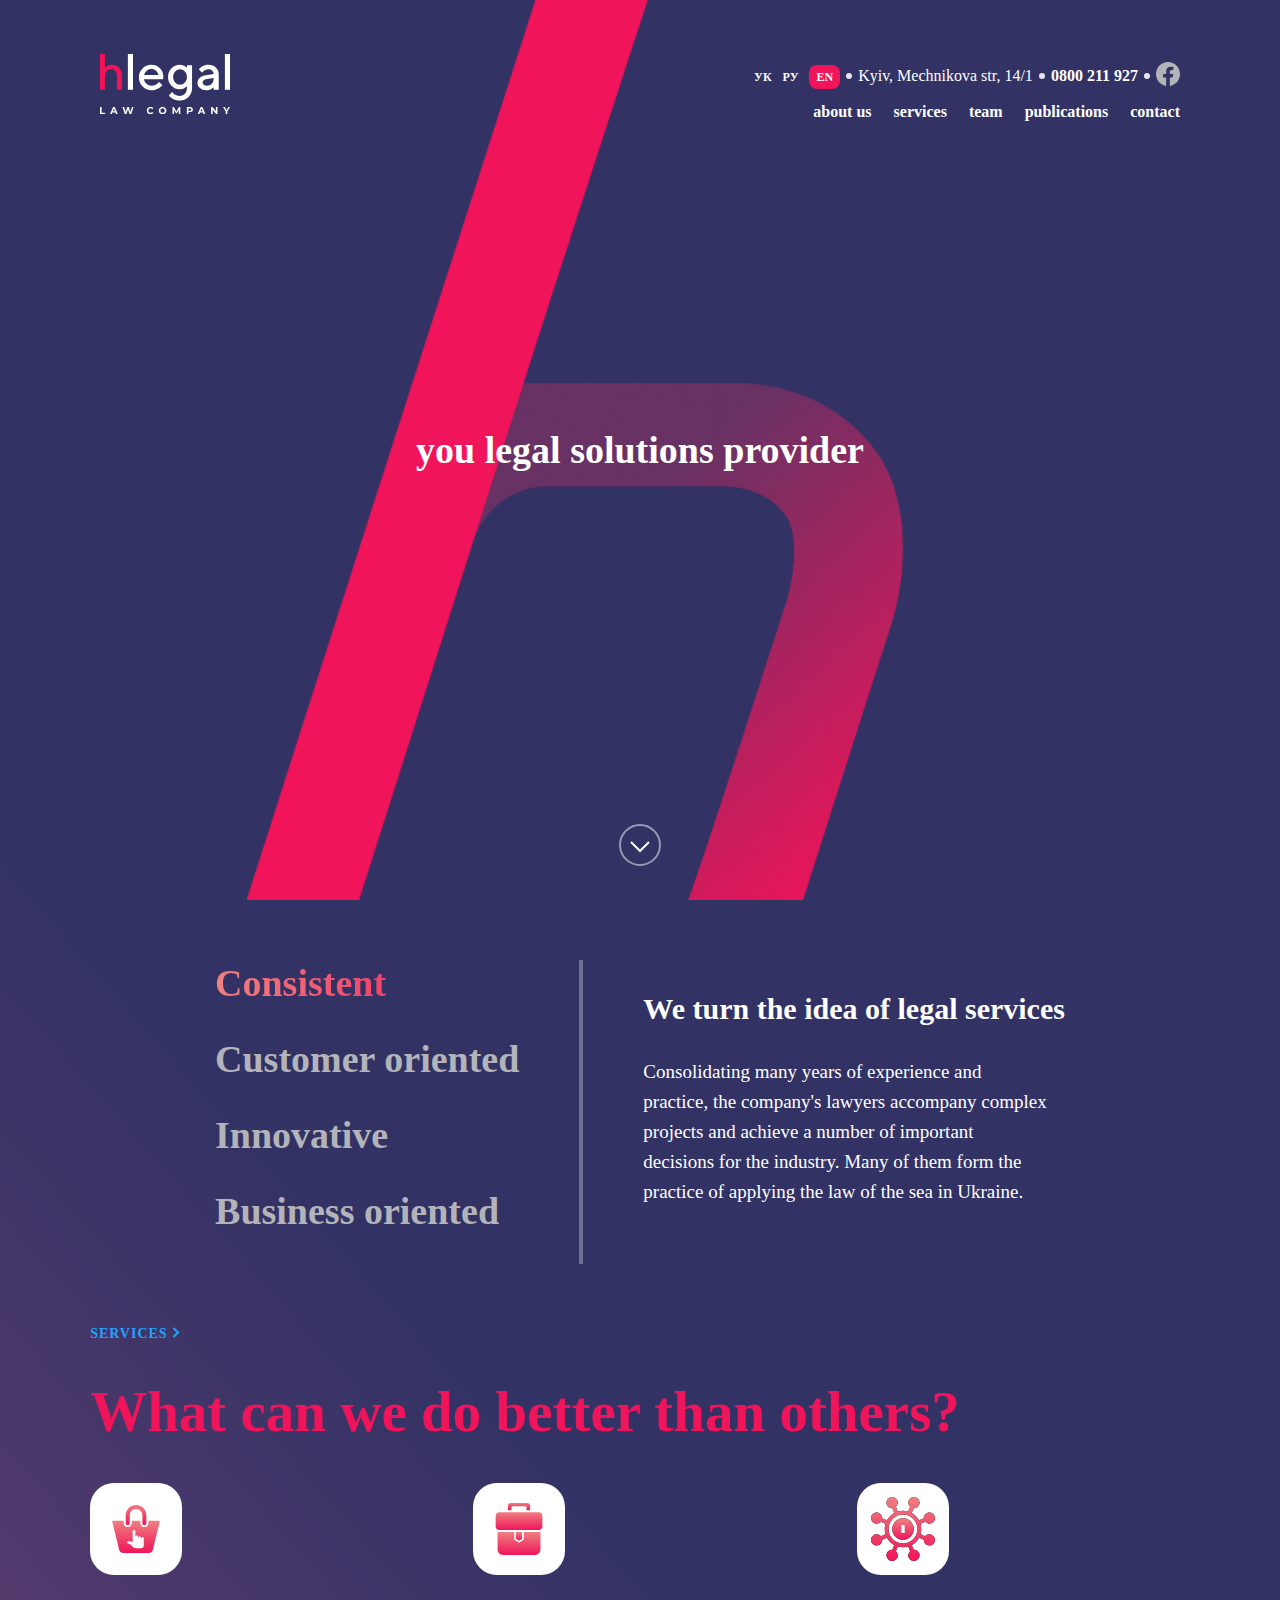
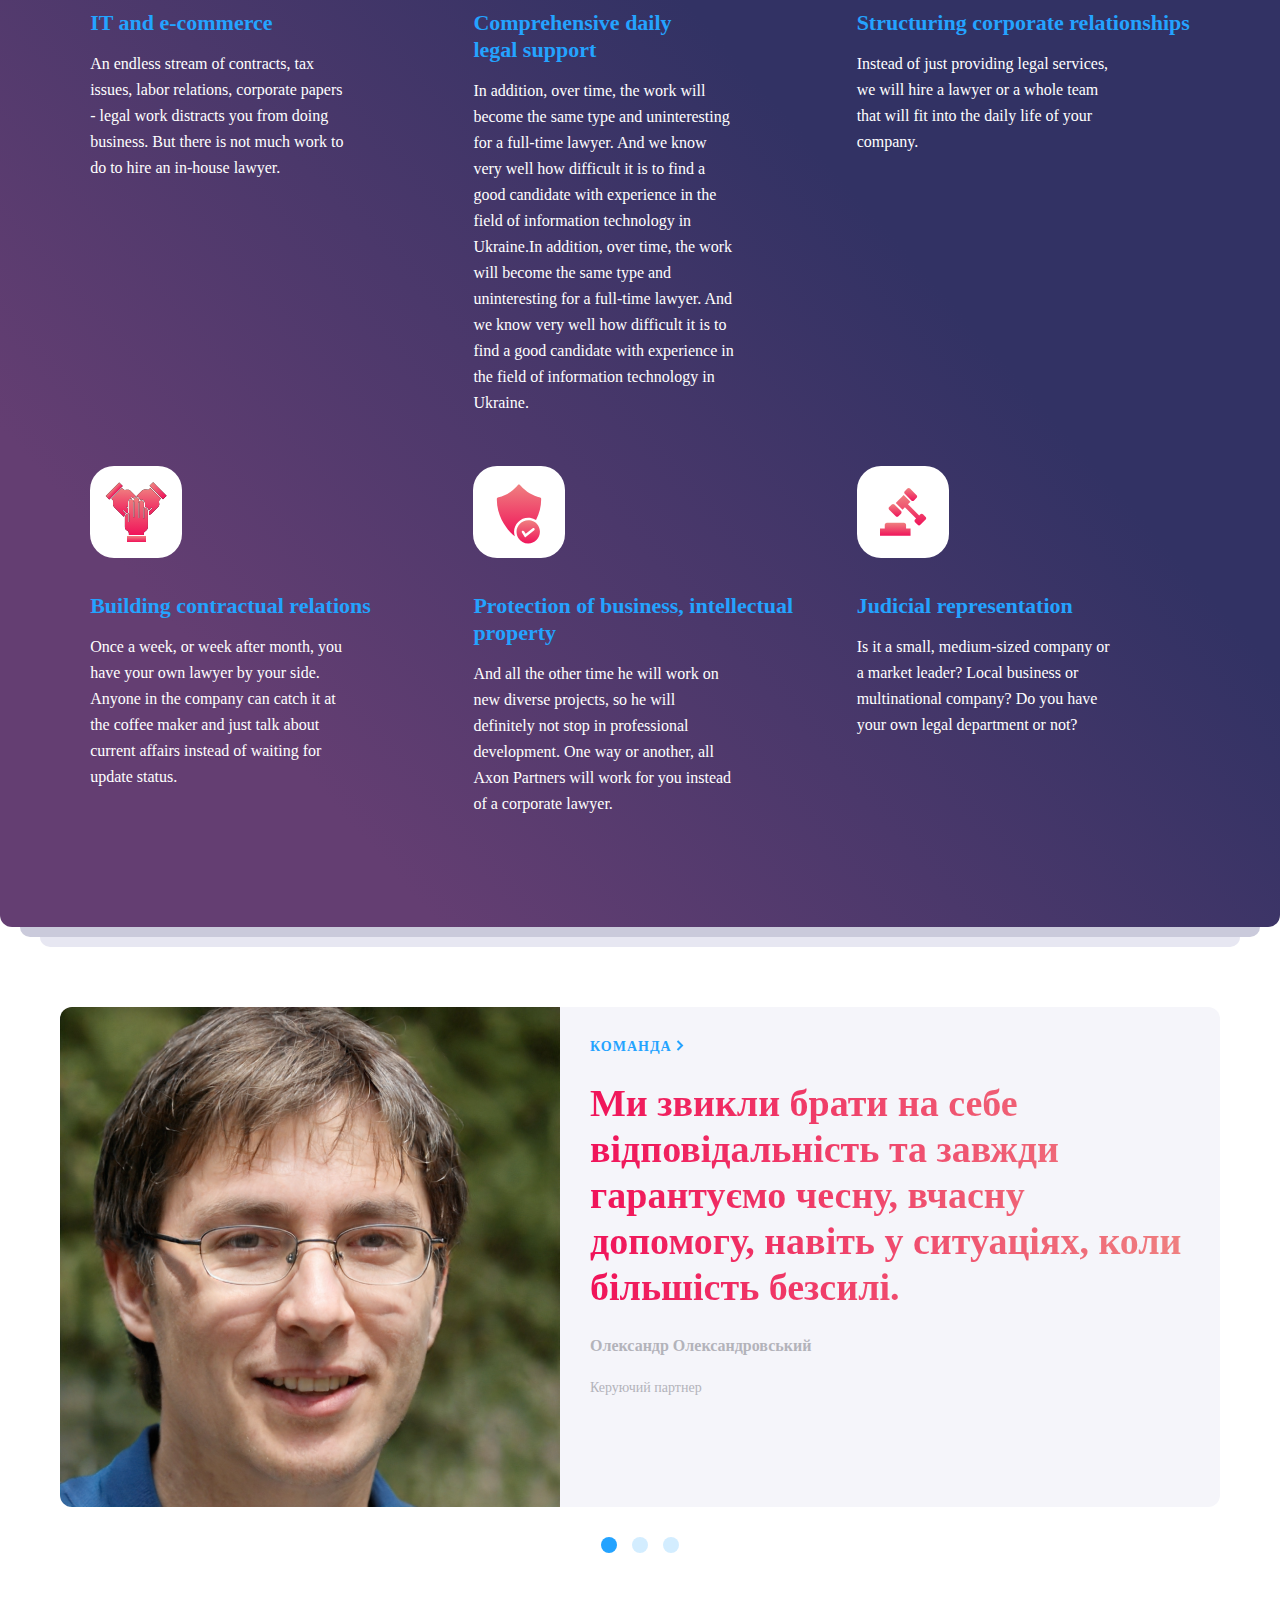
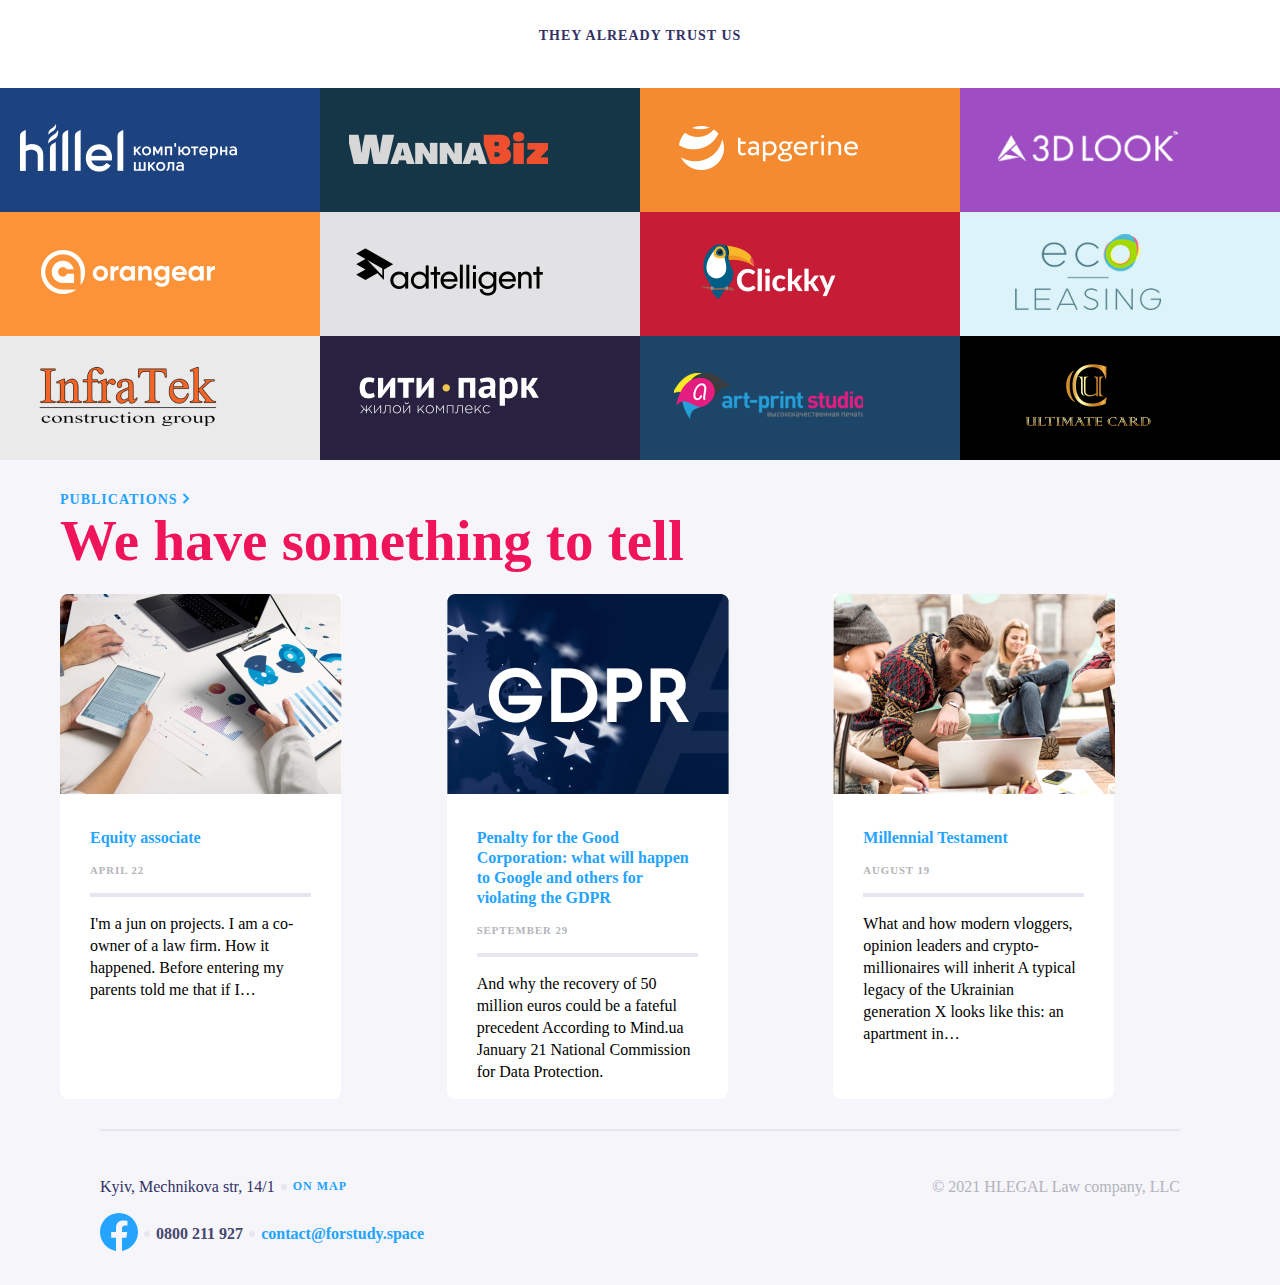
==== commit 60846fb2: "fix" ====
--- a/index.html
+++ b/index.html
@@ -78,7 +78,7 @@
                         </svg>
                     </a>
                     <div class="container-logo">
-                        <img src="./img/h.png" alt="h">
+                        <img src="./img/h.png">
                     </div>
                 </div>
                 <div class="container__block" id="container__block">
@@ -89,7 +89,7 @@
                         <a href="#" id="business">Business oriented</a>
                     </div>
                     <div class="container__block-palka"></div>
-                    <div>
+                    <div class="container__block-h3wep">
                         <h3 class="container__block-h3we">We turn the idea of legal services</h3>
                         <p class="container__block-p">Consolidating many years of experience and practice, the company's lawyers accompany complex projects and achieve a number of important decisions for the industry. Many of them form the practice of applying the law of the sea in Ukraine.</p>
                     </div>
@@ -240,6 +240,8 @@
                         <div class="publications__content-cover cover1">
                             <a href="#">
                                 <picture>
+                                    <source media="(min-width:2600px" srcset="./img/desktop-hd-HD/desktophd-HD-cover1.jpg">
+                                    <source media="(min-width:1900px" srcset="./img/desktop-hd/desktophd-cover1.jpg">
                                     <source media="(min-width:1440px" srcset="./img/Cover1.jpg">
                                     <source media="(min-width:1025px" srcset="./img/tablet-hd/tablet-cover1.jpg">
                                     <source media="(min-width:769px" srcset="./img/tablet-sd/sdtablet-cover1.jpg">
@@ -255,6 +257,8 @@
                         <div class="publications__content-cover cover2">
                             <a href="#">
                                 <picture>
+                                    <source media="(min-width:2600px" srcset="./img/desktop-hd-HD/desktophd-HD-cover2.jpg">
+                                    <source media="(min-width:1900px" srcset="./img/desktop-hd/desktophd-cover2.jpg">
                                     <source media="(min-width:1440px" srcset="./img/Cover2.jpg">
                                     <source media="(min-width:1025px" srcset="./img/tablet-hd/tablet-cover2.jpg">
                                     <source media="(min-width:769px" srcset="./img/tablet-sd/sdtablet-cover2.jpg">
@@ -270,6 +274,8 @@
                         <div class="publications__content-cover cover3">
                             <a href="#">
                                 <picture>
+                                    <source media="(min-width:2600px" srcset="./img/desktop-hd-HD/desktophd-HD-cover3.jpg">
+                                    <source media="(min-width:1900px" srcset="./img/desktop-hd/desktophd-cover3.jpg">
                                     <source media="(min-width:1440px" srcset="./img/Cover3.jpg">
                                     <source media="(min-width:1025px" srcset="./img/tablet-hd/tablet-cover3.jpg">
                                     <source media="(min-width:769px" srcset="./img/tablet-sd/sdtablet-cover3.jpg">
--- a/css/index.css
+++ b/css/index.css
@@ -337,6 +337,10 @@
   display: flex;
 }
 
+.oleksandr img {
+  border-radius: 12px 0px 0px 12px;
+}
+
 .oleksandr__container {
   padding: 30px;
 }
@@ -608,7 +612,7 @@
 }
 
 /*Desktop-HD*/
-@media screen and (min-width: 1600px) {
+@media screen and (min-width: 1900px) {
   .header {
     padding: 50px 10% 0px 10%;
   }
@@ -659,6 +663,18 @@
   }
   .publications {
     padding: 30px 5% 30px 5%;
+  }
+  .publications__content-cover {
+    width: 513px;
+  }
+}
+/*Desktop-HD-HD*/
+@media screen and (min-width: 2600px) {
+  .publications {
+    padding: 30px 60px 30px 60px;
+  }
+  .publications__content-cover {
+    width: 770px;
   }
 }
 /*Tablet-HD*/
@@ -713,6 +729,10 @@
   }
   .publications__content-cover p {
     padding: 0px 30px 0px 30px;
+  }
+  .container-logo img {
+    width: 100%;
+    object-fit: cover;
   }
 }
 /*Tablet-SD*/
@@ -856,7 +876,7 @@
     max-width: 80%;
   }
   .container__block {
-    max-width: 500px;
+    max-width: 100%;
   }
   .container__grid-setka {
     grid-template-columns: 1fr;
@@ -904,7 +924,7 @@
     font-size: 30px;
   }
   .publications {
-    padding: 30px;
+    padding: 5%;
   }
   .publications__content {
     grid-template-columns: 1fr;
@@ -921,7 +941,7 @@
     width: 315px;
   }
   #foot__index-mobile {
-    padding: 0px 60px 30px 60px;
+    padding: 0px;
   }
   .foot-adrs {
     display: block;
@@ -939,6 +959,18 @@
   }
   .foot__content-block div {
     padding: 10px 0px;
+  }
+  .container__block-consistent {
+    padding: 50px 0px 50px 20px;
+  }
+  .container__grid-h2what h2 {
+    font-size: 30px;
+  }
+  .oleksandr {
+    margin: 30px;
+  }
+  .oleksandr__container-content h1 {
+    font-size: 30px;
   }
 }
 #header-aboutus {
@@ -1437,7 +1469,7 @@
   }
   .team__container-grid {
     grid-template-columns: repeat(1, 1fr);
-    padding: 0px 30px;
+    padding: 0px;
     justify-items: center;
   }
   .team__container-grid img {
@@ -1445,6 +1477,9 @@
   }
   .team__container-items {
     width: 315px;
+  }
+  .team__container-block {
+    padding: 30px 0px;
   }
 }
 .kobzar__container {
